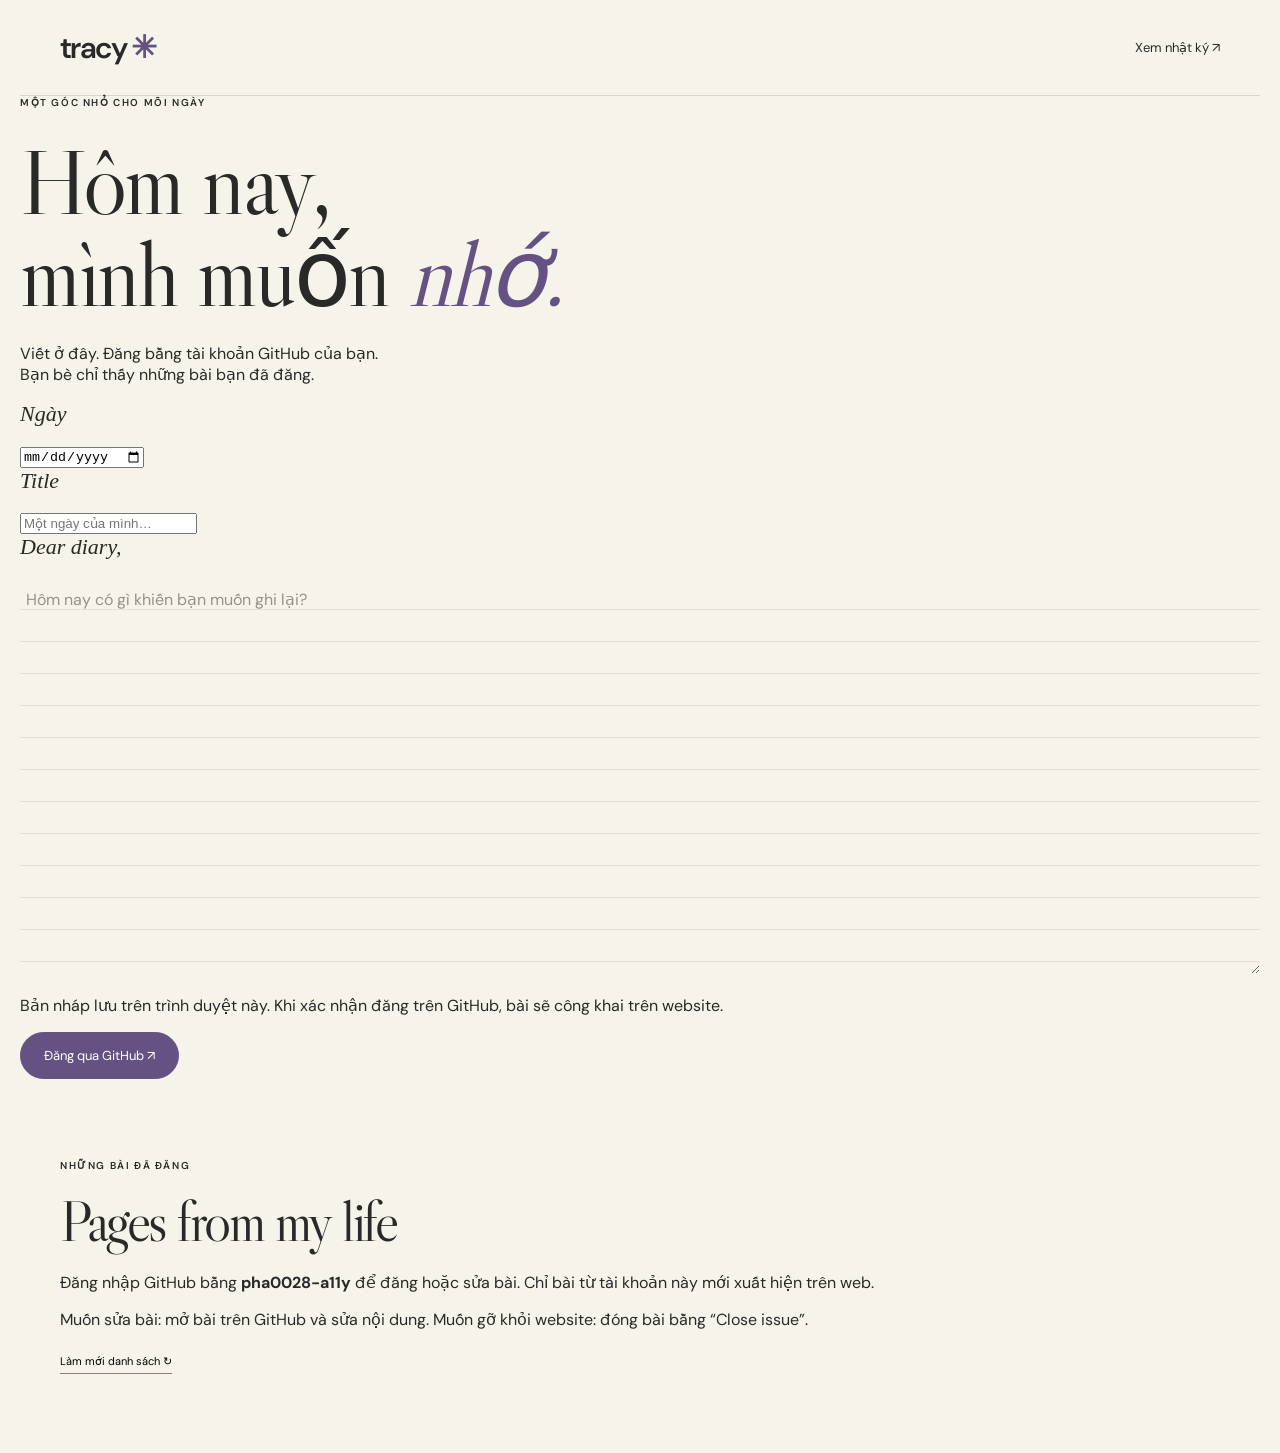
==== write.html @ 72f7c583 "Add online diary writing with GitHub owner publishing" ====
<!doctype html>
<html lang="vi"><head><meta charset="utf-8"><meta name="viewport" content="width=device-width,initial-scale=1"><meta name="robots" content="noindex"><title>Viết nhật ký · Tracy</title><link rel="stylesheet" href="style.css"><link rel="stylesheet" href="writer.css"></head>
<body><header><a class="brand" href="./">tracy<span>✳</span></a><nav><a href="./#notes">Xem nhật ký ↗</a></nav></header><main class="writer"><div class="eyebrow">MỘT GÓC NHỎ CHO MỖI NGÀY</div><h1>Hôm nay,<br>mình muốn <em>nhớ.</em></h1><p class="intro">Viết ở đây. Đăng bằng tài khoản GitHub của bạn.<br>Bạn bè chỉ thấy những bài bạn đã đăng.</p>
<form id="writer-form"><div class="writer-fields"><div><label for="post-date">Ngày</label><input id="post-date" type="date" required></div><div><label for="post-title">Title</label><input id="post-title" maxlength="100" placeholder="Một ngày của mình…" required></div></div><label for="post-body">Dear diary,</label><textarea id="post-body" rows="12" maxlength="12000" placeholder="Hôm nay có gì khiến bạn muốn ghi lại?" required></textarea><p class="publish-note">Bản nháp lưu trên trình duyệt này. Khi xác nhận đăng trên GitHub, bài sẽ công khai trên website.</p><p id="writer-status" role="status" aria-live="polite"></p><button class="button" type="submit">Đăng qua GitHub ↗</button></form>
<div id="long-post" hidden><h2>Bài dài của bạn</h2><p>Nội dung đã sẵn sàng. Bấm sao chép, mở GitHub, dán vào ô nội dung rồi bấm “Create” để đăng.</p><textarea id="prepared-body" readonly rows="5" aria-label="Nội dung để đăng"></textarea><button id="copy-post" class="button" type="button">Sao chép nội dung</button> <a id="open-github" class="edit" target="_blank" rel="noopener">Mở GitHub ↗</a></div>
<section class="writer-history"><div class="eyebrow">NHỮNG BÀI ĐÃ ĐĂNG</div><h2>Pages from my life</h2><p>Đăng nhập GitHub bằng <strong>pha0028-a11y</strong> để đăng hoặc sửa bài. Chỉ bài từ tài khoản này mới xuất hiện trên web.</p><p class="publish-note">Muốn sửa bài: mở bài trên GitHub và sửa nội dung. Muốn gỡ khỏi website: đóng bài bằng “Close issue”.</p><div id="published-posts"></div><button id="refresh-posts" class="edit" type="button">Làm mới danh sách ↻</button></section></main><script type="module" src="writer.js?v=1"></script></body></html>
---- style.css ----
@import url('https://fonts.googleapis.com/css2?family=DM+Sans:wght@400;500;600;700&family=Libre+Caslon+Display&display=swap');
:root{--paper:#f6f3eb;--ink:#292a28;--purple:#655283;--line:#d9d5cb}*{box-sizing:border-box}html{scroll-behavior:smooth;scroll-padding-top:25px}body{margin:0;background:var(--paper);color:var(--ink);font-family:'DM Sans',sans-serif;font-size:16px}a{color:inherit;text-decoration:none}button,textarea{font:inherit}button,a,textarea{outline-offset:5px}header,main{max-width:1240px;margin:auto}header{display:flex;justify-content:space-between;align-items:center;padding:27px 40px;border-bottom:1px solid var(--line)}.brand{font-size:30px;font-weight:600;letter-spacing:-1.6px}.brand span{display:inline-block;color:var(--purple);font-size:31px;margin-left:5px}nav{display:flex;gap:32px;font-size:13px}nav a:hover,footer a:hover{text-decoration:underline}.hero{display:grid;grid-template-columns:1.1fr 1fr;min-height:690px;padding:73px 40px 58px;gap:35px;align-items:center}.eyebrow{font-size:10px;letter-spacing:1.6px;font-weight:600;display:flex;gap:9px;align-items:center}.dot{width:7px;height:7px;border-radius:100%;background:#7c8867}h1,h2{font-family:'Libre Caslon Display',Georgia,serif;font-weight:400;letter-spacing:-2.5px}h1{font-size:93px;line-height:.99;margin:27px 0 23px;position:relative}em{color:var(--purple);font-weight:400}.asterisk{color:#b79bcc;font-family:serif;font-size:76px;position:absolute;bottom:0;margin-left:18px}.hero-copy>p{font-size:16px;line-height:1.8;color:#65635e}.button{display:inline-flex;background:var(--purple);border:1px solid var(--purple);color:white;padding:14px 23px;border-radius:100px;gap:40px;align-items:center;font-size:13px;cursor:pointer}.button:hover{background:#4e3e68}.hero .button{margin-top:15px}.tiny{font-size:11px;color:#77736d;margin-top:16px}.collage{position:relative;height:500px}.photo{position:absolute;left:40px;top:10px;width:310px;background:#fffcf4;padding:15px 15px 3px;transform:rotate(-7deg);box-shadow:0 9px 27px #40383122}.photo svg{width:100%;display:block;height:330px;object-fit:cover}.photo p{font-family:Georgia,serif;font-style:italic;text-align:center;font-size:15px}.tape{position:absolute;top:-15px;left:100px;width:100px;height:32px;background:#c6b1d6a8;transform:rotate(3deg)}.sticky{position:absolute;top:265px;right:-4px;background:#e1e6bf;padding:23px 26px;width:225px;transform:rotate(6deg);box-shadow:0 7px 16px #40383113}.sticky>span:first-child{font-size:10px;text-transform:uppercase;letter-spacing:1.5px}.sticky p{font-family:'Libre Caslon Display',Georgia,serif;font-size:30px;line-height:1.1;margin:17px 0 10px}.heart{font-size:35px}.name-sticker{position:absolute;left:0;top:335px;background:#dfbea4;border:1px solid #be9e83;border-radius:50%;padding:18px 29px;font-family:Georgia,serif;font-style:italic;font-size:24px;transform:rotate(-12deg)}.orbit{position:absolute;right:7px;top:25px;font-size:70px;color:var(--purple)}.scribble{position:absolute;bottom:0;left:80px;font:italic 18px Georgia,serif;color:#777060;transform:rotate(-5deg)}.ticker{border-top:1px solid var(--line);border-bottom:1px solid var(--line);display:flex;justify-content:space-around;gap:22px;white-space:nowrap;overflow:hidden;padding:19px 0;font-size:13px}.ticker span{color:var(--purple)}section:not(.hero){padding:80px 40px}.about{display:grid;grid-template-columns:1fr 1.3fr;gap:90px;border-bottom:1px solid var(--line)}h2{font-size:57px;line-height:1.05;margin:20px 0}.about-copy{padding-top:28px;max-width:550px}.about-copy p{color:#68665e;line-height:1.8}.about-copy .lead{color:var(--ink);font-size:22px;margin-top:0}.tags{display:flex;gap:8px;flex-wrap:wrap;margin-top:26px}.tags span{font-size:11px;padding:8px 12px;border:1px solid #cfc8ba;border-radius:30px}.section-top{display:flex;justify-content:space-between;align-items:center;margin-bottom:30px}.section-top>p{font-size:13px;line-height:1.8;color:#68665e}.cards{display:grid;grid-template-columns:repeat(3,1fr);gap:18px}.card{padding:25px 28px 26px;border-radius:4px;position:relative;min-height:310px}.lavender{background:#e6def0}.peach{background:#f0ded0}.green{background:#e3e7d9}.card-number{font-size:11px;opacity:.55}.card-art{text-align:center;font:80px Georgia,serif;color:#695281;height:112px;line-height:112px;transform:rotate(-10deg)}.flower{color:#98654e}.green .card-art{color:#5e7655}.card h3{font-family:'Libre Caslon Display',Georgia,serif;font-weight:400;font-size:31px;letter-spacing:-.5px;margin:10px 0}.card p{font-size:13px;line-height:1.6;min-height:42px;overflow-wrap:anywhere}.edit{background:none;border:0;border-bottom:1px solid #89827a;padding:8px 0 5px;font-size:11px;cursor:pointer}.edit:hover{color:var(--purple)}.storage-note{color:#77736d;font-size:11px;margin-top:20px}.notes{border-top:1px solid var(--line);display:grid;grid-template-columns:1fr 1.2fr;gap:60px}.notes>div>p{font-size:14px;line-height:1.8;color:#68665e}#note-form{background:#fffdf7;border:1px solid #e0dbce;padding:30px;transform:rotate(1deg);box-shadow:0 8px 25px #40383108}label{display:block;font-family:Georgia,serif;font-style:italic;font-size:22px;margin-bottom:18px}textarea{width:100%;resize:vertical;color:var(--ink);background:transparent;border:0;line-height:2;padding:6px;background-image:repeating-linear-gradient(transparent,transparent 31px,#e6e0d5 31px,#e6e0d5 32px)}textarea::placeholder{color:#96928a}.note-bottom{display:flex;align-items:center;justify-content:space-between;gap:20px;margin-top:15px}#save-status{font-size:10px;color:#77736d}.note-bottom .button{font-size:11px;padding:12px 16px;gap:6px}footer{margin:0 40px;border-top:1px solid var(--line);padding:27px 0;display:flex;justify-content:space-between;align-items:center}footer p,footer>a:last-child{font-size:11px;color:#68665e}dialog{background:var(--paper);color:var(--ink);border:1px solid var(--line);border-radius:12px;padding:32px;max-width:480px;width:calc(100% - 36px)}dialog::backdrop{background:#292a2855;backdrop-filter:blur(3px)}dialog h2{font-size:40px;letter-spacing:-1px}dialog label{font:12px 'DM Sans',sans-serif;margin-top:25px}dialog p{font-size:11px;color:#77736d}dialog .close{position:absolute;right:17px;top:10px;border:0;background:transparent;font-size:28px;cursor:pointer}dialog .button{margin-top:15px}@media(min-width:1300px){.hero{min-height:740px}}@media(max-width:900px){h1{font-size:75px}.hero{gap:10px}.photo{left:15px;width:260px}.photo svg{height:290px}.sticky{right:0;top:255px;width:200px}.name-sticker{top:350px;font-size:20px}.about{gap:35px}.notes{gap:25px}.note-bottom{align-items:flex-start;flex-direction:column}.cards{gap:12px}.card{padding:20px}}@media(max-width:650px){header{padding:20px 22px}nav{gap:17px;font-size:11px}nav a:first-child{display:none}.hero{grid-template-columns:1fr;padding:45px 24px 30px;gap:40px}.eyebrow{font-size:9px}h1{font-size:76px}.asterisk{font-size:55px}.collage{height:465px;max-width:350px;width:100%;margin:auto}.photo{left:25px;width:265px}.sticky{top:250px;right:-3px}.scribble{left:42px}.ticker{justify-content:flex-start;padding-left:24px;font-size:12px}section:not(.hero){padding:50px 24px}.about,.notes{grid-template-columns:1fr;gap:10px}h2{font-size:49px}.about-copy{padding-top:6px}.section-top{display:block}.section-top>p{margin-bottom:25px}.cards{grid-template-columns:1fr}.card{min-height:245px;padding:22px 28px}.card-art{position:absolute;right:28px;top:18px;height:100px}.card h3{margin-top:40px}.card p{max-width:230px}.note-bottom{align-items:center;flex-direction:row}#note-form{padding:22px;transform:none}footer{margin:0 24px;flex-wrap:wrap;gap:20px}footer p{display:none}}@media(prefers-reduced-motion:reduce){html{scroll-behavior:auto}}
.diary-privacy{max-width:340px;font-size:12px!important;line-height:1.7!important}.diary-fields{display:grid;grid-template-columns:150px 1fr;gap:16px;margin-bottom:18px}.diary-fields label{font:11px 'DM Sans',sans-serif;font-style:normal;margin-bottom:8px;color:#68665e}.diary-fields input{width:100%;min-width:0;background:transparent;border:1px solid #d9d5cb;border-radius:5px;padding:10px;font:12px 'DM Sans',sans-serif;color:var(--ink)}.diary-history{grid-column:1/-1;margin-top:35px}.history-heading{display:flex;align-items:center;justify-content:space-between;border-bottom:1px solid var(--line);padding-bottom:16px;gap:16px}.history-heading h3{font:35px 'Libre Caslon Display',Georgia,serif;margin:0}.history-heading>span{font-size:12px;color:#77736d}.diary-page{padding:28px 0;border-bottom:1px solid var(--line)}.diary-page time{font-size:10px;color:var(--purple);text-transform:uppercase;letter-spacing:1px}.diary-page h4{font:29px 'Libre Caslon Display',Georgia,serif;margin:13px 0}.diary-page p{white-space:pre-wrap;overflow-wrap:anywhere;font-size:14px;line-height:1.9;max-width:800px;margin:12px 0}.page-actions,.diary-actions{display:flex;gap:18px;align-items:center}.page-actions .edit{font-size:11px}.empty-diary{padding:32px 0;color:#77736d;font-size:14px}.diary-actions [hidden]{display:none}.diary textarea{min-height:180px}#export-diary{margin-top:12px}@media(max-width:650px){.diary-fields{grid-template-columns:1fr}.diary .note-bottom{flex-direction:column;align-items:flex-start}.history-heading h3{font-size:29px}.diary-history{margin-top:25px}}
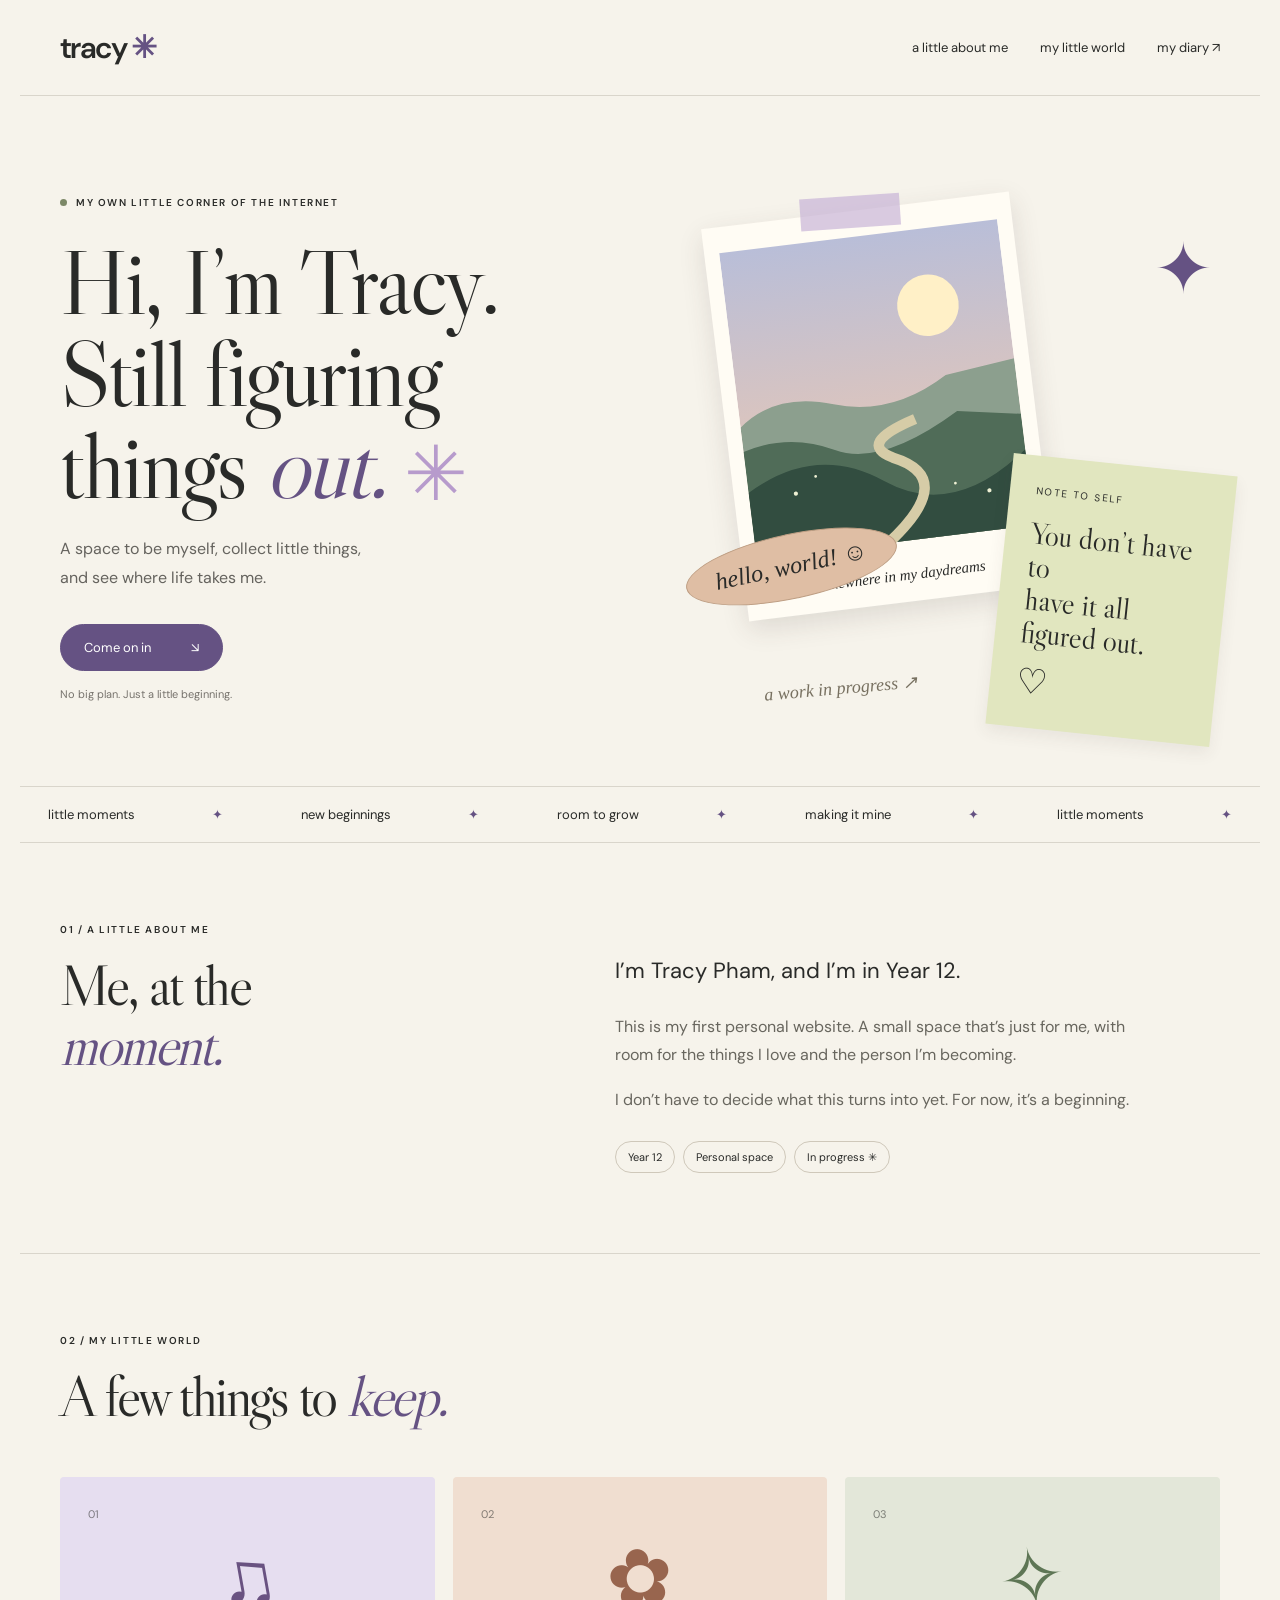
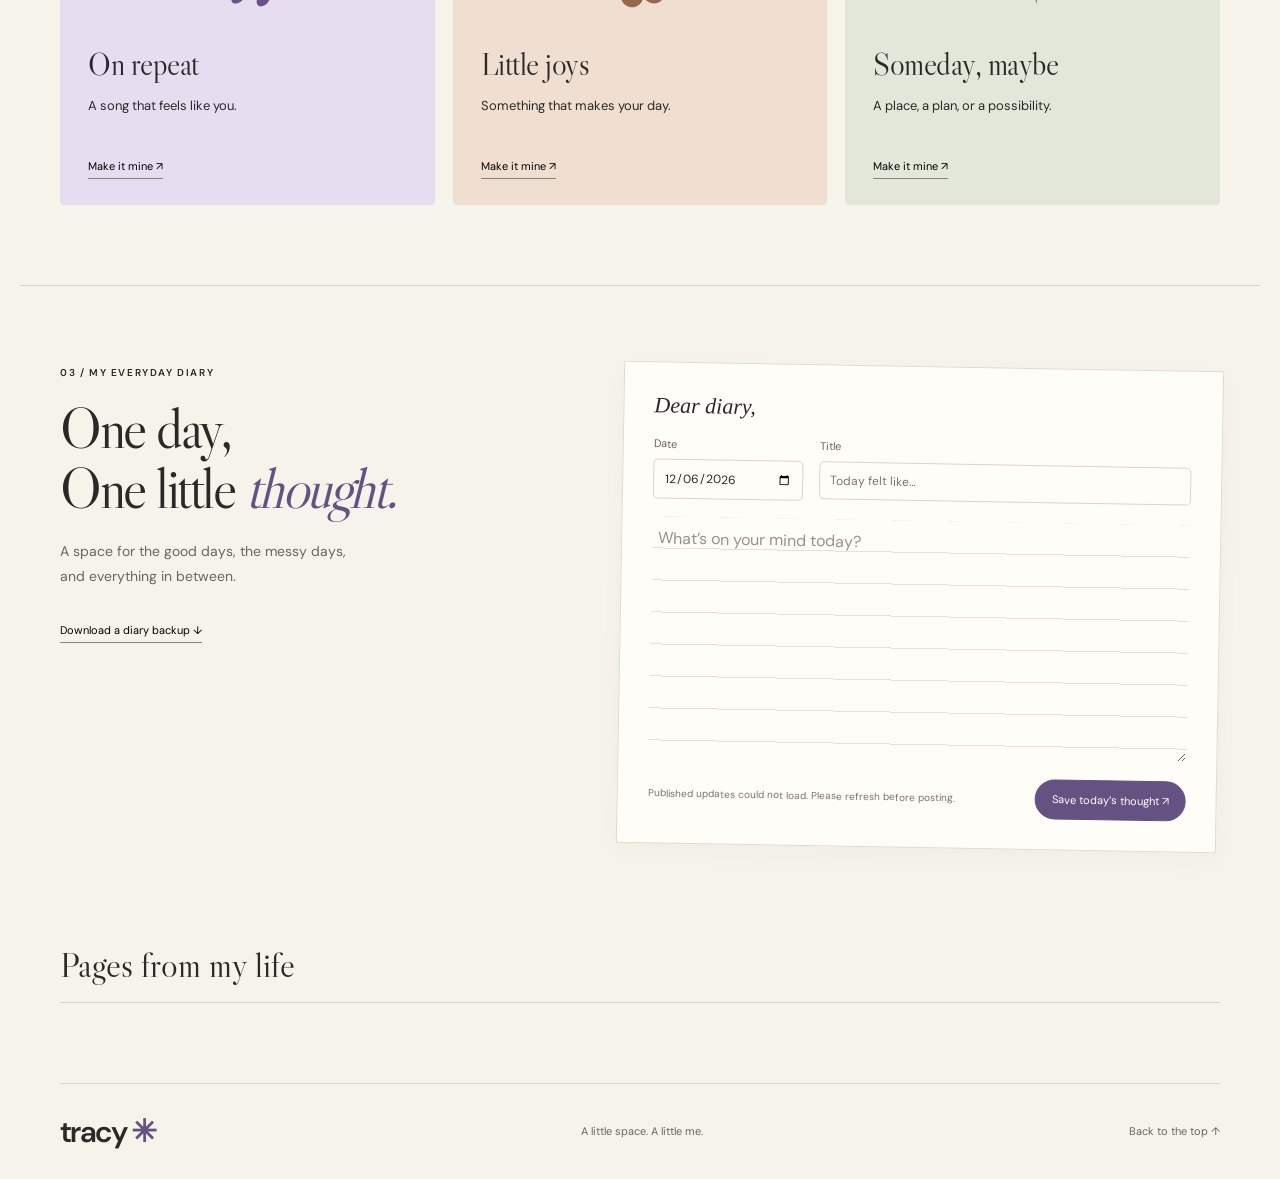
==== commit 58bec168: "Keep original design in parallel viewer and owner versions" ====
--- a/write.html
+++ b/write.html
@@ -1,6 +1,11 @@
 <!doctype html>
-<html lang="vi"><head><meta charset="utf-8"><meta name="viewport" content="width=device-width,initial-scale=1"><meta name="robots" content="noindex"><title>Viết nhật ký · Tracy</title><link rel="stylesheet" href="style.css"><link rel="stylesheet" href="writer.css"></head>
-<body><header><a class="brand" href="./">tracy<span>✳</span></a><nav><a href="./#notes">Xem nhật ký ↗</a></nav></header><main class="writer"><div class="eyebrow">MỘT GÓC NHỎ CHO MỖI NGÀY</div><h1>Hôm nay,<br>mình muốn <em>nhớ.</em></h1><p class="intro">Viết ở đây. Đăng bằng tài khoản GitHub của bạn.<br>Bạn bè chỉ thấy những bài bạn đã đăng.</p>
-<form id="writer-form"><div class="writer-fields"><div><label for="post-date">Ngày</label><input id="post-date" type="date" required></div><div><label for="post-title">Title</label><input id="post-title" maxlength="100" placeholder="Một ngày của mình…" required></div></div><label for="post-body">Dear diary,</label><textarea id="post-body" rows="12" maxlength="12000" placeholder="Hôm nay có gì khiến bạn muốn ghi lại?" required></textarea><p class="publish-note">Bản nháp lưu trên trình duyệt này. Khi xác nhận đăng trên GitHub, bài sẽ công khai trên website.</p><p id="writer-status" role="status" aria-live="polite"></p><button class="button" type="submit">Đăng qua GitHub ↗</button></form>
-<div id="long-post" hidden><h2>Bài dài của bạn</h2><p>Nội dung đã sẵn sàng. Bấm sao chép, mở GitHub, dán vào ô nội dung rồi bấm “Create” để đăng.</p><textarea id="prepared-body" readonly rows="5" aria-label="Nội dung để đăng"></textarea><button id="copy-post" class="button" type="button">Sao chép nội dung</button> <a id="open-github" class="edit" target="_blank" rel="noopener">Mở GitHub ↗</a></div>
-<section class="writer-history"><div class="eyebrow">NHỮNG BÀI ĐÃ ĐĂNG</div><h2>Pages from my life</h2><p>Đăng nhập GitHub bằng <strong>pha0028-a11y</strong> để đăng hoặc sửa bài. Chỉ bài từ tài khoản này mới xuất hiện trên web.</p><p class="publish-note">Muốn sửa bài: mở bài trên GitHub và sửa nội dung. Muốn gỡ khỏi website: đóng bài bằng “Close issue”.</p><div id="published-posts"></div><button id="refresh-posts" class="edit" type="button">Làm mới danh sách ↻</button></section></main><script type="module" src="writer.js?v=1"></script></body></html>
+<html lang="en"><head><meta charset="utf-8"><meta name="viewport" content="width=device-width,initial-scale=1"><meta name="theme-color" content="#f6f3eb"><meta name="description" content="Tracy Pham's little corner of the internet. A place for thoughts, favourite things, and whatever comes next."><title>Tracy’s little corner</title><link rel="stylesheet" href="style.css"></head>
+<body><header><a class="brand" href="#home">tracy<span>✳</span></a><nav aria-label="Main navigation"><a href="#about">a little about me</a><a href="#things">my little world</a><a href="#notes">my diary ↗</a></nav></header>
+<main id="home"><section class="hero"><div class="hero-copy"><div class="eyebrow"><span class="dot"></span> MY OWN LITTLE CORNER OF THE INTERNET</div><h1>Hi, I’m Tracy.<br>Still figuring<br>things <em>out.</em><span class="asterisk" aria-hidden="true">✳</span></h1><p>A space to be myself, collect little things,<br class="desktop"> and see where life takes me.</p><a class="button" href="#about">Come on in <span>↘</span></a><div class="tiny">No big plan. Just a little beginning.</div></div>
+<div class="collage" aria-label="Illustrated scrapbook with a sun, mountains, and a handwritten note"><div class="orbit" aria-hidden="true">✦</div><div class="photo"><div class="tape"></div><svg viewBox="0 0 400 440" role="img" aria-label="A peaceful illustrated landscape"><defs><linearGradient id="sky" x2="0" y2="1"><stop stop-color="#b9bed8"/><stop offset="1" stop-color="#f2c9ad"/></linearGradient></defs><rect width="400" height="440" fill="url(#sky)"/><circle cx="287" cy="110" r="44" fill="#fff0c7"/><path d="M0 251 Q55 207 136 234 T300 212 L400 200 V440 H0" fill="#8c9f8e"/><path d="M0 286 Q67 267 130 299 T310 265 L400 280 V440 H0" fill="#506c58"/><path d="M0 345 Q104 286 195 352 T400 331 V440 H0" fill="#324d40"/><path d="M190 440 Q300 360 211 320 Q161 294 249 269" fill="none" stroke="#d6cca7" stroke-width="15"/><g fill="#eef0d4"><circle cx="67" cy="354" r="3"/><circle cx="98" cy="333" r="2"/><circle cx="342" cy="383" r="3"/><circle cx="295" cy="367" r="2"/></g></svg><p>somewhere in my daydreams</p></div><div class="sticky"><span>note to self</span><p>You don’t have to<br>have it all<br>figured out.</p><span class="heart">♡</span></div><div class="name-sticker">hello, world! ☺</div><div class="scribble">a work in progress ↗</div></div></section>
+<div class="ticker" aria-hidden="true">little moments <span>✦</span> new beginnings <span>✦</span> room to grow <span>✦</span> making it mine <span>✦</span> little moments <span>✦</span></div>
+<section id="about" class="about"><div><div class="eyebrow">01 / A LITTLE ABOUT ME</div><h2>Me, at the<br><em>moment.</em></h2></div><div class="about-copy"><p class="lead">I’m Tracy Pham, and I’m in Year 12.</p><p>This is my first personal website. A small space that’s just for me, with room for the things I love and the person I’m becoming.</p><p>I don’t have to decide what this turns into yet. For now, it’s a beginning.</p><div class="tags"><span>Year 12</span><span>Personal space</span><span>In progress ✳</span></div></div></section>
+<section id="things" class="world"><div class="section-top"><div><div class="eyebrow">02 / MY LITTLE WORLD</div><h2>A few things to <em>keep.</em></h2></div></div><div class="cards"><article class="card lavender"><span class="card-number">01</span><div class="card-art" aria-hidden="true">♫</div><h3>On repeat</h3><p id="music">A song that feels like you.</p><button class="edit" data-key="music" data-title="What’s on repeat?">Make it mine ↗</button></article><article class="card peach"><span class="card-number">02</span><div class="card-art flower" aria-hidden="true">✿</div><h3>Little joys</h3><p id="joy">Something that makes your day.</p><button class="edit" data-key="joy" data-title="What’s a little joy?">Make it mine ↗</button></article><article class="card green"><span class="card-number">03</span><div class="card-art" aria-hidden="true">✧</div><h3>Someday, maybe</h3><p id="dream">A place, a plan, or a possibility.</p><button class="edit" data-key="dream" data-title="What’s a someday dream?">Make it mine ↗</button></article></div></section>
+<section id="notes" class="notes diary"><div><div class="eyebrow">03 / MY EVERYDAY DIARY</div><h2>One day,<br>One little <em>thought.</em></h2><p>A space for the good days, the messy days,<br>and everything in between.</p><button id="export-diary" class="edit" type="button">Download a diary backup ↓</button></div><form id="note-form"><label for="note">Dear diary,</label><div class="diary-fields"><div><label for="entry-date">Date</label><input id="entry-date" type="date" required></div><div><label for="entry-title">Title</label><input id="entry-title" maxlength="100" placeholder="Today felt like…"></div></div><textarea id="note" maxlength="12000" placeholder="What’s on your mind today?" rows="7" required></textarea><div class="note-bottom"><span id="save-status" role="status">Your thoughts belong here.</span><div class="diary-actions"><button id="cancel-edit" class="edit" type="button" hidden>Cancel edit</button><button id="save-entry" class="button" type="submit">Save today’s thought ↗</button></div></div></form><div class="diary-history"><div class="history-heading"><h3>Pages from my life</h3></div><div id="diary-entries"></div></div></section>
+<footer><a class="brand" href="#home">tracy<span>✳</span></a><p>A little space. A little me.</p><a href="#home">Back to the top ↑</a></footer></main>
+<dialog id="edit-dialog"><form id="edit-form"><button class="close" type="button" aria-label="Close editor">×</button><h2 id="edit-title">Make it mine</h2><label for="edit-value">Your favourite thing</label><textarea id="edit-value" maxlength="180" rows="3" required></textarea><p>Your edit is saved on this browser only.</p><button class="button" type="submit">Save my favourite ↗</button></form></dialog><script type="module" src="owner-editor.js?v=1"></script></body></html>
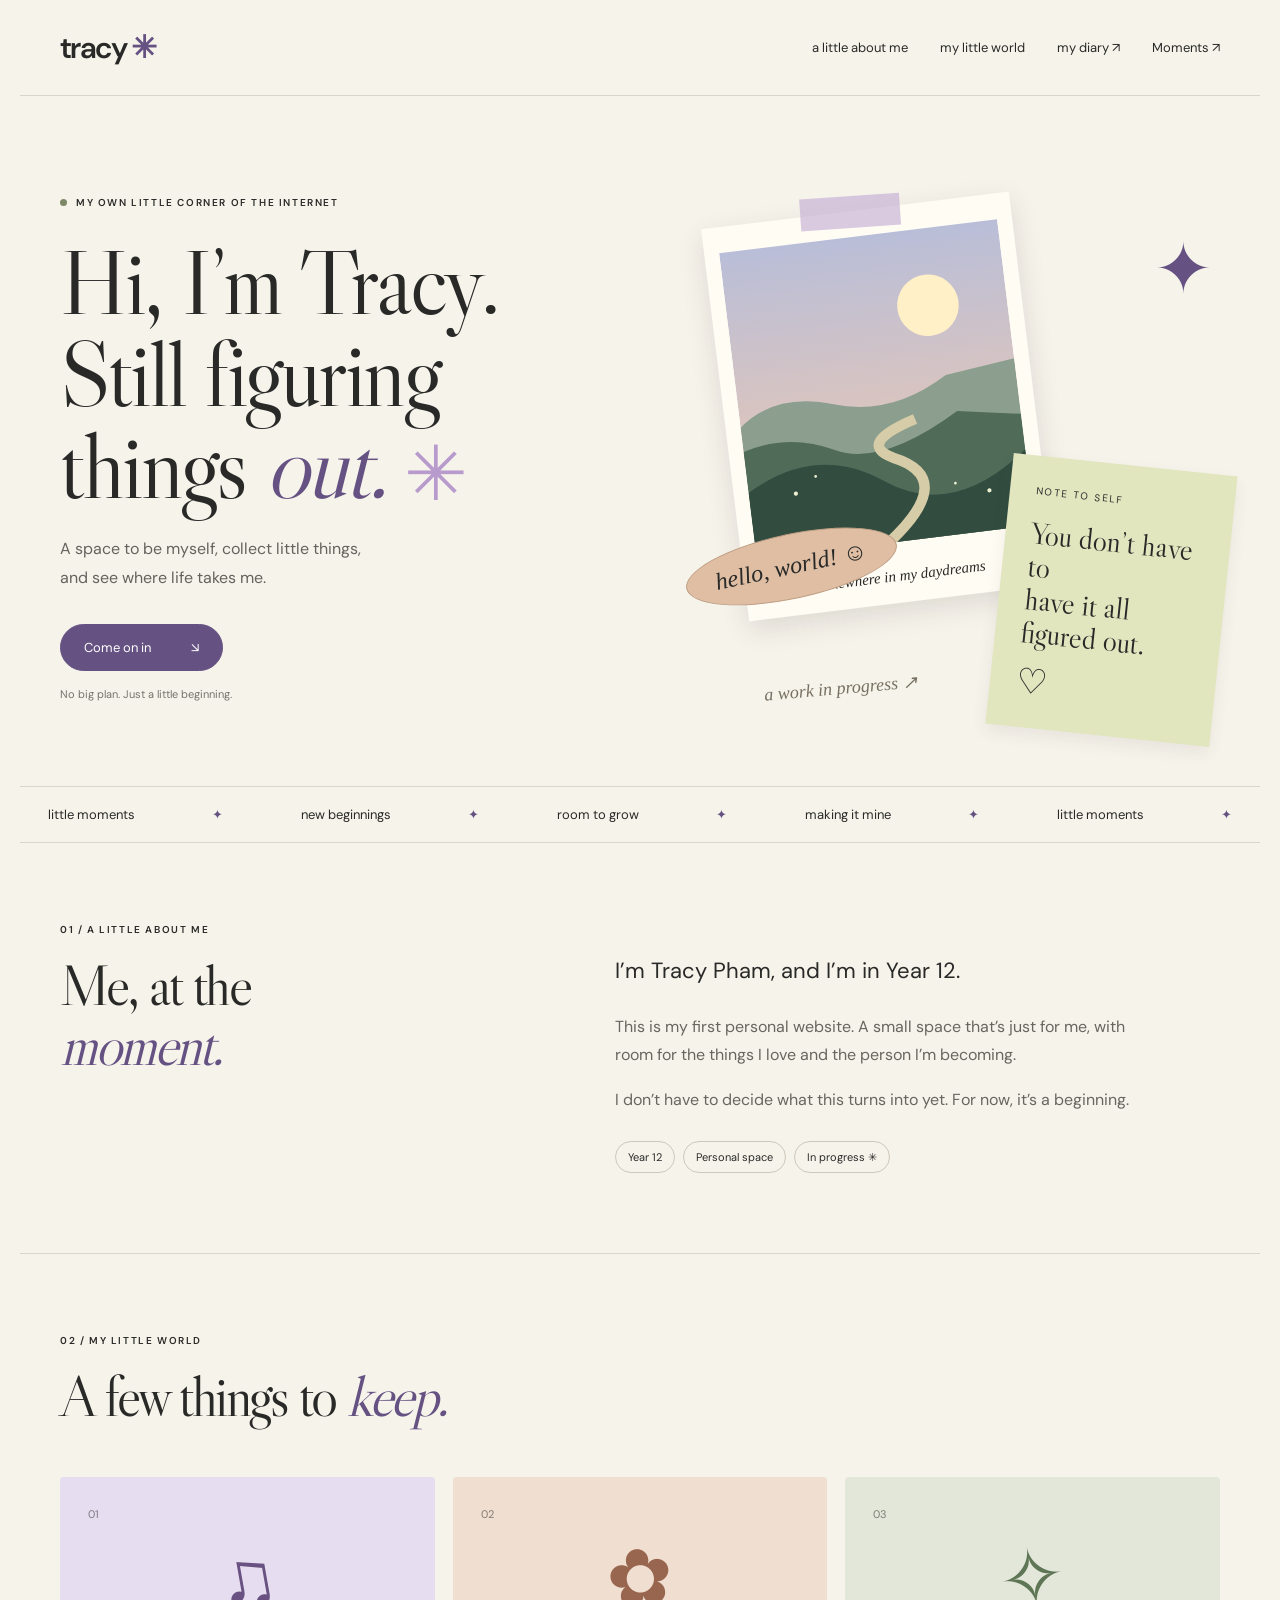
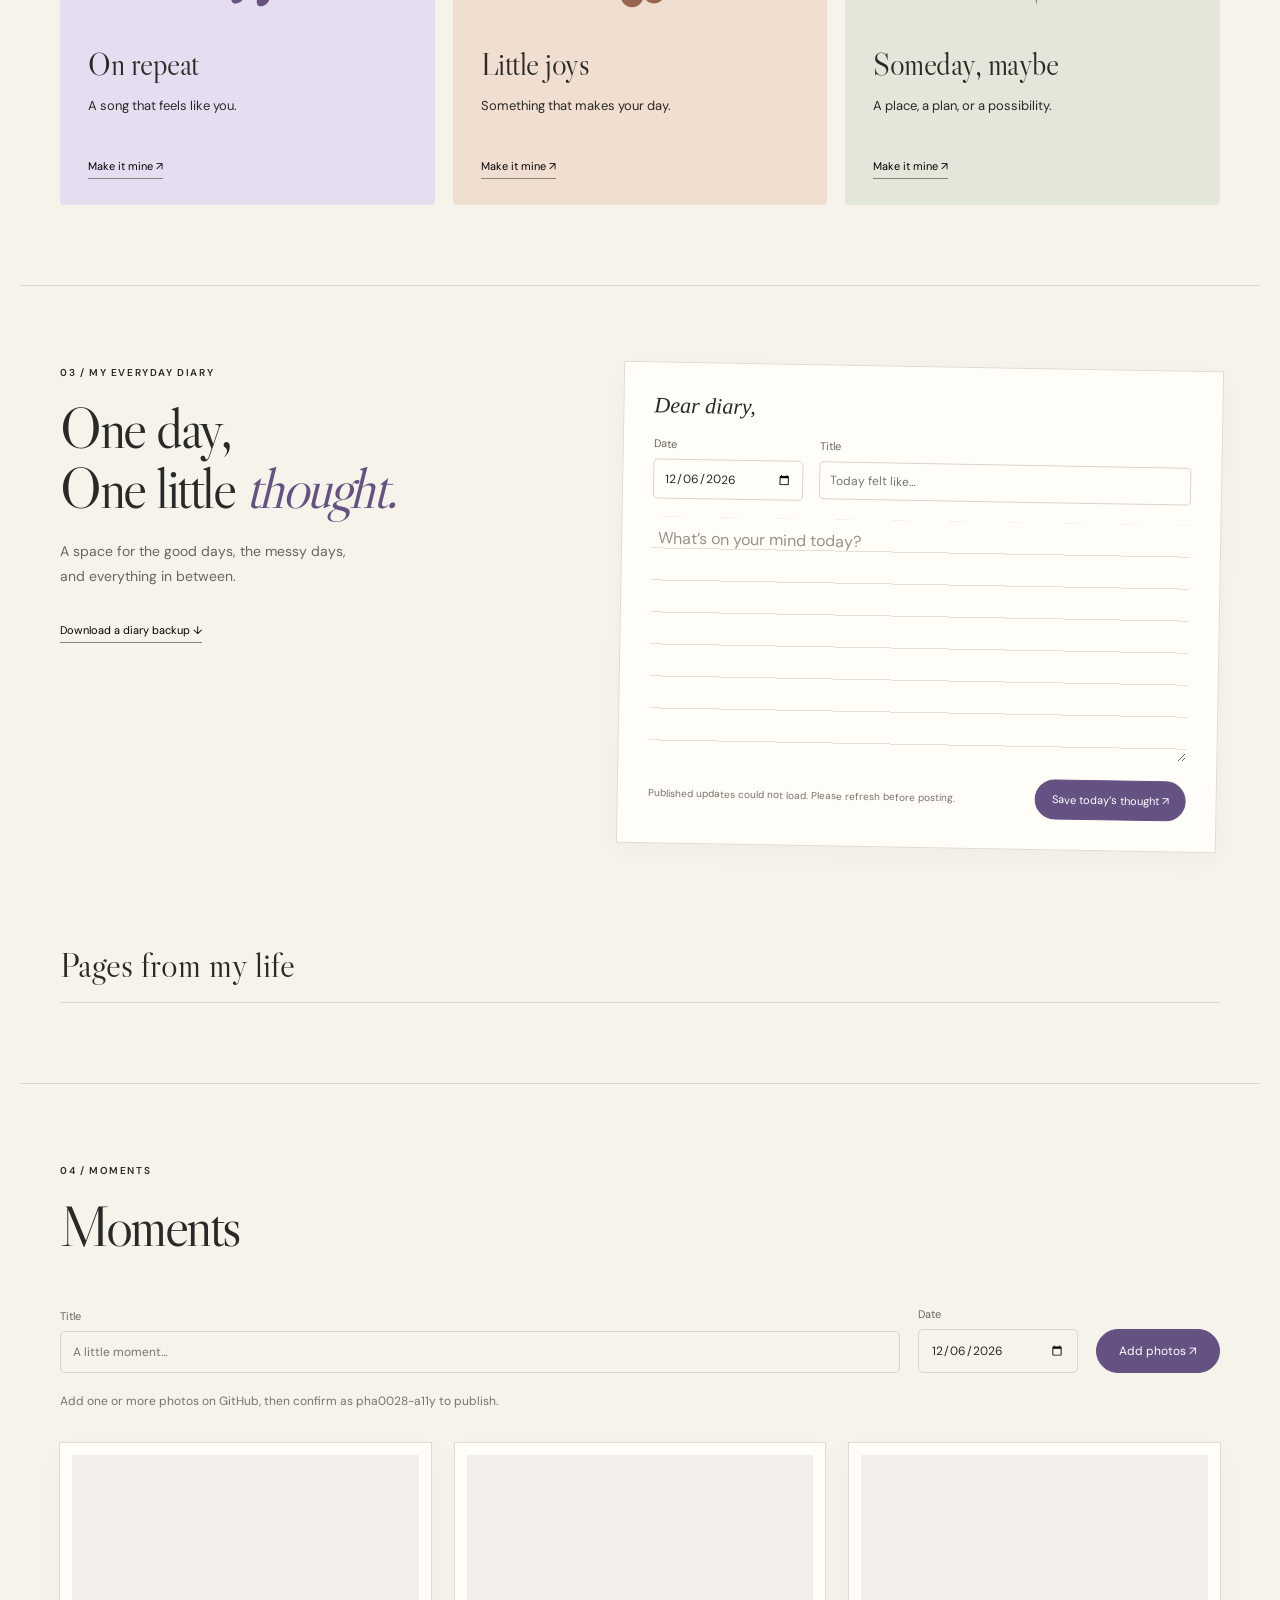
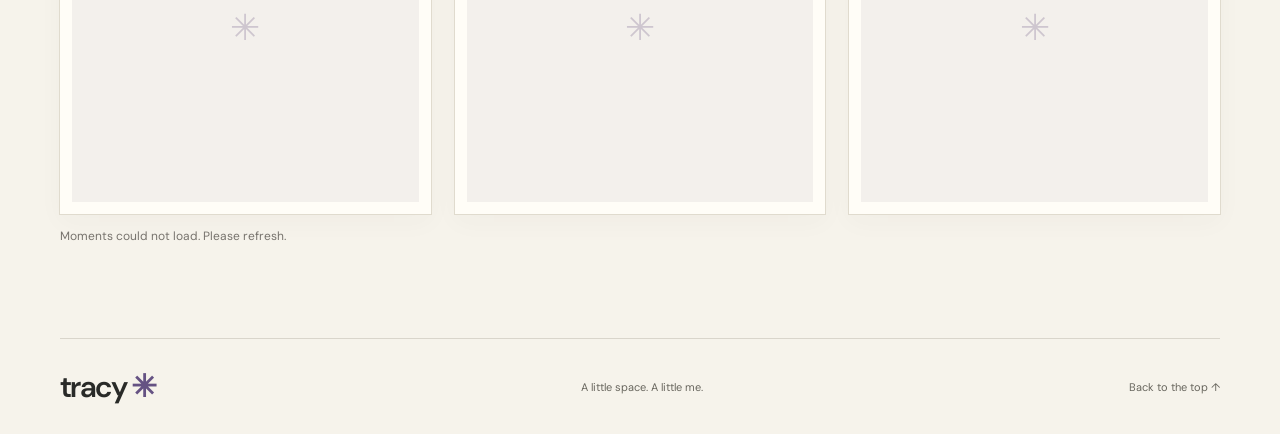
==== commit 362bd44a: "Add Moments photo gallery with owner publishing" ====
--- a/write.html
+++ b/write.html
@@ -1,11 +1,12 @@
 <!doctype html>
-<html lang="en"><head><meta charset="utf-8"><meta name="viewport" content="width=device-width,initial-scale=1"><meta name="theme-color" content="#f6f3eb"><meta name="description" content="Tracy Pham's little corner of the internet. A place for thoughts, favourite things, and whatever comes next."><title>Tracy’s little corner</title><link rel="stylesheet" href="style.css"></head>
-<body><header><a class="brand" href="#home">tracy<span>✳</span></a><nav aria-label="Main navigation"><a href="#about">a little about me</a><a href="#things">my little world</a><a href="#notes">my diary ↗</a></nav></header>
+<html lang="en"><head><meta charset="utf-8"><meta name="viewport" content="width=device-width,initial-scale=1"><meta name="theme-color" content="#f6f3eb"><meta name="description" content="Tracy Pham's little corner of the internet. A place for thoughts, favourite things, and whatever comes next."><title>Tracy’s little corner</title><link rel="stylesheet" href="style.css?v=moments-1"></head>
+<body><header><a class="brand" href="#home">tracy<span>✳</span></a><nav aria-label="Main navigation"><a href="#about">a little about me</a><a href="#things">my little world</a><a href="#notes">my diary ↗</a><a href="#moments">Moments ↗</a></nav></header>
 <main id="home"><section class="hero"><div class="hero-copy"><div class="eyebrow"><span class="dot"></span> MY OWN LITTLE CORNER OF THE INTERNET</div><h1>Hi, I’m Tracy.<br>Still figuring<br>things <em>out.</em><span class="asterisk" aria-hidden="true">✳</span></h1><p>A space to be myself, collect little things,<br class="desktop"> and see where life takes me.</p><a class="button" href="#about">Come on in <span>↘</span></a><div class="tiny">No big plan. Just a little beginning.</div></div>
 <div class="collage" aria-label="Illustrated scrapbook with a sun, mountains, and a handwritten note"><div class="orbit" aria-hidden="true">✦</div><div class="photo"><div class="tape"></div><svg viewBox="0 0 400 440" role="img" aria-label="A peaceful illustrated landscape"><defs><linearGradient id="sky" x2="0" y2="1"><stop stop-color="#b9bed8"/><stop offset="1" stop-color="#f2c9ad"/></linearGradient></defs><rect width="400" height="440" fill="url(#sky)"/><circle cx="287" cy="110" r="44" fill="#fff0c7"/><path d="M0 251 Q55 207 136 234 T300 212 L400 200 V440 H0" fill="#8c9f8e"/><path d="M0 286 Q67 267 130 299 T310 265 L400 280 V440 H0" fill="#506c58"/><path d="M0 345 Q104 286 195 352 T400 331 V440 H0" fill="#324d40"/><path d="M190 440 Q300 360 211 320 Q161 294 249 269" fill="none" stroke="#d6cca7" stroke-width="15"/><g fill="#eef0d4"><circle cx="67" cy="354" r="3"/><circle cx="98" cy="333" r="2"/><circle cx="342" cy="383" r="3"/><circle cx="295" cy="367" r="2"/></g></svg><p>somewhere in my daydreams</p></div><div class="sticky"><span>note to self</span><p>You don’t have to<br>have it all<br>figured out.</p><span class="heart">♡</span></div><div class="name-sticker">hello, world! ☺</div><div class="scribble">a work in progress ↗</div></div></section>
 <div class="ticker" aria-hidden="true">little moments <span>✦</span> new beginnings <span>✦</span> room to grow <span>✦</span> making it mine <span>✦</span> little moments <span>✦</span></div>
 <section id="about" class="about"><div><div class="eyebrow">01 / A LITTLE ABOUT ME</div><h2>Me, at the<br><em>moment.</em></h2></div><div class="about-copy"><p class="lead">I’m Tracy Pham, and I’m in Year 12.</p><p>This is my first personal website. A small space that’s just for me, with room for the things I love and the person I’m becoming.</p><p>I don’t have to decide what this turns into yet. For now, it’s a beginning.</p><div class="tags"><span>Year 12</span><span>Personal space</span><span>In progress ✳</span></div></div></section>
 <section id="things" class="world"><div class="section-top"><div><div class="eyebrow">02 / MY LITTLE WORLD</div><h2>A few things to <em>keep.</em></h2></div></div><div class="cards"><article class="card lavender"><span class="card-number">01</span><div class="card-art" aria-hidden="true">♫</div><h3>On repeat</h3><p id="music">A song that feels like you.</p><button class="edit" data-key="music" data-title="What’s on repeat?">Make it mine ↗</button></article><article class="card peach"><span class="card-number">02</span><div class="card-art flower" aria-hidden="true">✿</div><h3>Little joys</h3><p id="joy">Something that makes your day.</p><button class="edit" data-key="joy" data-title="What’s a little joy?">Make it mine ↗</button></article><article class="card green"><span class="card-number">03</span><div class="card-art" aria-hidden="true">✧</div><h3>Someday, maybe</h3><p id="dream">A place, a plan, or a possibility.</p><button class="edit" data-key="dream" data-title="What’s a someday dream?">Make it mine ↗</button></article></div></section>
 <section id="notes" class="notes diary"><div><div class="eyebrow">03 / MY EVERYDAY DIARY</div><h2>One day,<br>One little <em>thought.</em></h2><p>A space for the good days, the messy days,<br>and everything in between.</p><button id="export-diary" class="edit" type="button">Download a diary backup ↓</button></div><form id="note-form"><label for="note">Dear diary,</label><div class="diary-fields"><div><label for="entry-date">Date</label><input id="entry-date" type="date" required></div><div><label for="entry-title">Title</label><input id="entry-title" maxlength="100" placeholder="Today felt like…"></div></div><textarea id="note" maxlength="12000" placeholder="What’s on your mind today?" rows="7" required></textarea><div class="note-bottom"><span id="save-status" role="status">Your thoughts belong here.</span><div class="diary-actions"><button id="cancel-edit" class="edit" type="button" hidden>Cancel edit</button><button id="save-entry" class="button" type="submit">Save today’s thought ↗</button></div></div></form><div class="diary-history"><div class="history-heading"><h3>Pages from my life</h3></div><div id="diary-entries"></div></div></section>
+<section id="moments" class="moments"><div class="section-top"><div><div class="eyebrow">04 / MOMENTS</div><h2>Moments</h2></div></div><form id="moment-form" class="moment-form"><div><label for="moment-title">Title</label><input id="moment-title" maxlength="100" placeholder="A little moment…"></div><div><label for="moment-date">Date</label><input id="moment-date" type="date" required></div><button class="button" type="submit">Add photos ↗</button><p>Add one or more photos on GitHub, then confirm as pha0028-a11y to publish.</p></form><div id="moments-grid" class="moments-grid"><div class="moment-placeholder" aria-hidden="true">✳</div><div class="moment-placeholder" aria-hidden="true">✳</div><div class="moment-placeholder" aria-hidden="true">✳</div></div><p id="moments-status" role="status"></p></section>
 <footer><a class="brand" href="#home">tracy<span>✳</span></a><p>A little space. A little me.</p><a href="#home">Back to the top ↑</a></footer></main>
-<dialog id="edit-dialog"><form id="edit-form"><button class="close" type="button" aria-label="Close editor">×</button><h2 id="edit-title">Make it mine</h2><label for="edit-value">Your favourite thing</label><textarea id="edit-value" maxlength="180" rows="3" required></textarea><p>Your edit is saved on this browser only.</p><button class="button" type="submit">Save my favourite ↗</button></form></dialog><script type="module" src="owner-editor.js?v=1"></script></body></html>
+<dialog id="edit-dialog"><form id="edit-form"><button class="close" type="button" aria-label="Close editor">×</button><h2 id="edit-title">Make it mine</h2><label for="edit-value">Your favourite thing</label><textarea id="edit-value" maxlength="180" rows="3" required></textarea><p>Your edit is saved on this browser only.</p><button class="button" type="submit">Save my favourite ↗</button></form></dialog><script type="module" src="owner-editor.js?v=moments-1"></script></body></html>
--- a/style.css
+++ b/style.css
@@ -1,3 +1,4 @@
 @import url('https://fonts.googleapis.com/css2?family=DM+Sans:wght@400;500;600;700&family=Libre+Caslon+Display&display=swap');
 :root{--paper:#f6f3eb;--ink:#292a28;--purple:#655283;--line:#d9d5cb}*{box-sizing:border-box}html{scroll-behavior:smooth;scroll-padding-top:25px}body{margin:0;background:var(--paper);color:var(--ink);font-family:'DM Sans',sans-serif;font-size:16px}a{color:inherit;text-decoration:none}button,textarea{font:inherit}button,a,textarea{outline-offset:5px}header,main{max-width:1240px;margin:auto}header{display:flex;justify-content:space-between;align-items:center;padding:27px 40px;border-bottom:1px solid var(--line)}.brand{font-size:30px;font-weight:600;letter-spacing:-1.6px}.brand span{display:inline-block;color:var(--purple);font-size:31px;margin-left:5px}nav{display:flex;gap:32px;font-size:13px}nav a:hover,footer a:hover{text-decoration:underline}.hero{display:grid;grid-template-columns:1.1fr 1fr;min-height:690px;padding:73px 40px 58px;gap:35px;align-items:center}.eyebrow{font-size:10px;letter-spacing:1.6px;font-weight:600;display:flex;gap:9px;align-items:center}.dot{width:7px;height:7px;border-radius:100%;background:#7c8867}h1,h2{font-family:'Libre Caslon Display',Georgia,serif;font-weight:400;letter-spacing:-2.5px}h1{font-size:93px;line-height:.99;margin:27px 0 23px;position:relative}em{color:var(--purple);font-weight:400}.asterisk{color:#b79bcc;font-family:serif;font-size:76px;position:absolute;bottom:0;margin-left:18px}.hero-copy>p{font-size:16px;line-height:1.8;color:#65635e}.button{display:inline-flex;background:var(--purple);border:1px solid var(--purple);color:white;padding:14px 23px;border-radius:100px;gap:40px;align-items:center;font-size:13px;cursor:pointer}.button:hover{background:#4e3e68}.hero .button{margin-top:15px}.tiny{font-size:11px;color:#77736d;margin-top:16px}.collage{position:relative;height:500px}.photo{position:absolute;left:40px;top:10px;width:310px;background:#fffcf4;padding:15px 15px 3px;transform:rotate(-7deg);box-shadow:0 9px 27px #40383122}.photo svg{width:100%;display:block;height:330px;object-fit:cover}.photo p{font-family:Georgia,serif;font-style:italic;text-align:center;font-size:15px}.tape{position:absolute;top:-15px;left:100px;width:100px;height:32px;background:#c6b1d6a8;transform:rotate(3deg)}.sticky{position:absolute;top:265px;right:-4px;background:#e1e6bf;padding:23px 26px;width:225px;transform:rotate(6deg);box-shadow:0 7px 16px #40383113}.sticky>span:first-child{font-size:10px;text-transform:uppercase;letter-spacing:1.5px}.sticky p{font-family:'Libre Caslon Display',Georgia,serif;font-size:30px;line-height:1.1;margin:17px 0 10px}.heart{font-size:35px}.name-sticker{position:absolute;left:0;top:335px;background:#dfbea4;border:1px solid #be9e83;border-radius:50%;padding:18px 29px;font-family:Georgia,serif;font-style:italic;font-size:24px;transform:rotate(-12deg)}.orbit{position:absolute;right:7px;top:25px;font-size:70px;color:var(--purple)}.scribble{position:absolute;bottom:0;left:80px;font:italic 18px Georgia,serif;color:#777060;transform:rotate(-5deg)}.ticker{border-top:1px solid var(--line);border-bottom:1px solid var(--line);display:flex;justify-content:space-around;gap:22px;white-space:nowrap;overflow:hidden;padding:19px 0;font-size:13px}.ticker span{color:var(--purple)}section:not(.hero){padding:80px 40px}.about{display:grid;grid-template-columns:1fr 1.3fr;gap:90px;border-bottom:1px solid var(--line)}h2{font-size:57px;line-height:1.05;margin:20px 0}.about-copy{padding-top:28px;max-width:550px}.about-copy p{color:#68665e;line-height:1.8}.about-copy .lead{color:var(--ink);font-size:22px;margin-top:0}.tags{display:flex;gap:8px;flex-wrap:wrap;margin-top:26px}.tags span{font-size:11px;padding:8px 12px;border:1px solid #cfc8ba;border-radius:30px}.section-top{display:flex;justify-content:space-between;align-items:center;margin-bottom:30px}.section-top>p{font-size:13px;line-height:1.8;color:#68665e}.cards{display:grid;grid-template-columns:repeat(3,1fr);gap:18px}.card{padding:25px 28px 26px;border-radius:4px;position:relative;min-height:310px}.lavender{background:#e6def0}.peach{background:#f0ded0}.green{background:#e3e7d9}.card-number{font-size:11px;opacity:.55}.card-art{text-align:center;font:80px Georgia,serif;color:#695281;height:112px;line-height:112px;transform:rotate(-10deg)}.flower{color:#98654e}.green .card-art{color:#5e7655}.card h3{font-family:'Libre Caslon Display',Georgia,serif;font-weight:400;font-size:31px;letter-spacing:-.5px;margin:10px 0}.card p{font-size:13px;line-height:1.6;min-height:42px;overflow-wrap:anywhere}.edit{background:none;border:0;border-bottom:1px solid #89827a;padding:8px 0 5px;font-size:11px;cursor:pointer}.edit:hover{color:var(--purple)}.storage-note{color:#77736d;font-size:11px;margin-top:20px}.notes{border-top:1px solid var(--line);display:grid;grid-template-columns:1fr 1.2fr;gap:60px}.notes>div>p{font-size:14px;line-height:1.8;color:#68665e}#note-form{background:#fffdf7;border:1px solid #e0dbce;padding:30px;transform:rotate(1deg);box-shadow:0 8px 25px #40383108}label{display:block;font-family:Georgia,serif;font-style:italic;font-size:22px;margin-bottom:18px}textarea{width:100%;resize:vertical;color:var(--ink);background:transparent;border:0;line-height:2;padding:6px;background-image:repeating-linear-gradient(transparent,transparent 31px,#e6e0d5 31px,#e6e0d5 32px)}textarea::placeholder{color:#96928a}.note-bottom{display:flex;align-items:center;justify-content:space-between;gap:20px;margin-top:15px}#save-status{font-size:10px;color:#77736d}.note-bottom .button{font-size:11px;padding:12px 16px;gap:6px}footer{margin:0 40px;border-top:1px solid var(--line);padding:27px 0;display:flex;justify-content:space-between;align-items:center}footer p,footer>a:last-child{font-size:11px;color:#68665e}dialog{background:var(--paper);color:var(--ink);border:1px solid var(--line);border-radius:12px;padding:32px;max-width:480px;width:calc(100% - 36px)}dialog::backdrop{background:#292a2855;backdrop-filter:blur(3px)}dialog h2{font-size:40px;letter-spacing:-1px}dialog label{font:12px 'DM Sans',sans-serif;margin-top:25px}dialog p{font-size:11px;color:#77736d}dialog .close{position:absolute;right:17px;top:10px;border:0;background:transparent;font-size:28px;cursor:pointer}dialog .button{margin-top:15px}@media(min-width:1300px){.hero{min-height:740px}}@media(max-width:900px){h1{font-size:75px}.hero{gap:10px}.photo{left:15px;width:260px}.photo svg{height:290px}.sticky{right:0;top:255px;width:200px}.name-sticker{top:350px;font-size:20px}.about{gap:35px}.notes{gap:25px}.note-bottom{align-items:flex-start;flex-direction:column}.cards{gap:12px}.card{padding:20px}}@media(max-width:650px){header{padding:20px 22px}nav{gap:17px;font-size:11px}nav a:first-child{display:none}.hero{grid-template-columns:1fr;padding:45px 24px 30px;gap:40px}.eyebrow{font-size:9px}h1{font-size:76px}.asterisk{font-size:55px}.collage{height:465px;max-width:350px;width:100%;margin:auto}.photo{left:25px;width:265px}.sticky{top:250px;right:-3px}.scribble{left:42px}.ticker{justify-content:flex-start;padding-left:24px;font-size:12px}section:not(.hero){padding:50px 24px}.about,.notes{grid-template-columns:1fr;gap:10px}h2{font-size:49px}.about-copy{padding-top:6px}.section-top{display:block}.section-top>p{margin-bottom:25px}.cards{grid-template-columns:1fr}.card{min-height:245px;padding:22px 28px}.card-art{position:absolute;right:28px;top:18px;height:100px}.card h3{margin-top:40px}.card p{max-width:230px}.note-bottom{align-items:center;flex-direction:row}#note-form{padding:22px;transform:none}footer{margin:0 24px;flex-wrap:wrap;gap:20px}footer p{display:none}}@media(prefers-reduced-motion:reduce){html{scroll-behavior:auto}}
 .diary-privacy{max-width:340px;font-size:12px!important;line-height:1.7!important}.diary-fields{display:grid;grid-template-columns:150px 1fr;gap:16px;margin-bottom:18px}.diary-fields label{font:11px 'DM Sans',sans-serif;font-style:normal;margin-bottom:8px;color:#68665e}.diary-fields input{width:100%;min-width:0;background:transparent;border:1px solid #d9d5cb;border-radius:5px;padding:10px;font:12px 'DM Sans',sans-serif;color:var(--ink)}.diary-history{grid-column:1/-1;margin-top:35px}.history-heading{display:flex;align-items:center;justify-content:space-between;border-bottom:1px solid var(--line);padding-bottom:16px;gap:16px}.history-heading h3{font:35px 'Libre Caslon Display',Georgia,serif;margin:0}.history-heading>span{font-size:12px;color:#77736d}.diary-page{padding:28px 0;border-bottom:1px solid var(--line)}.diary-page time{font-size:10px;color:var(--purple);text-transform:uppercase;letter-spacing:1px}.diary-page h4{font:29px 'Libre Caslon Display',Georgia,serif;margin:13px 0}.diary-page p{white-space:pre-wrap;overflow-wrap:anywhere;font-size:14px;line-height:1.9;max-width:800px;margin:12px 0}.page-actions,.diary-actions{display:flex;gap:18px;align-items:center}.page-actions .edit{font-size:11px}.empty-diary{padding:32px 0;color:#77736d;font-size:14px}.diary-actions [hidden]{display:none}.diary textarea{min-height:180px}#export-diary{margin-top:12px}@media(max-width:650px){.diary-fields{grid-template-columns:1fr}.diary .note-bottom{flex-direction:column;align-items:flex-start}.history-heading h3{font-size:29px}.diary-history{margin-top:25px}}
+.moments{border-top:1px solid var(--line)}.moments-grid{display:grid;grid-template-columns:repeat(3,minmax(0,1fr));gap:24px;align-items:start}.moment-frame{margin:0;background:#fffdf7;border:1px solid #e0dbce;padding:12px 12px 16px;box-shadow:0 8px 25px #40383108;min-width:0}.moment-frame>a:first-child{display:block}.moment-frame img{display:block;width:100%;aspect-ratio:1;object-fit:cover;background:#e6def0}.moment-frame figcaption{padding:14px 3px 0;overflow-wrap:anywhere}.moment-frame figcaption span{display:block;font:24px Georgia,serif}.moment-frame time{display:block;color:#77736d;font-size:10px;margin-top:10px}.moment-frame .edit{display:inline-block;margin:8px 3px 0}.moment-placeholder{aspect-ratio:1;background:#e6def033;border:12px solid #fffdf7;outline:1px solid #e0dbce;display:grid;place-items:center;font:36px Georgia,serif;color:#69528144;box-shadow:0 8px 25px #40383108}.moment-form{display:grid;grid-template-columns:1fr 160px auto;gap:18px;align-items:end;margin-bottom:32px}.moment-form label{font:11px 'DM Sans',sans-serif;margin:0 0 8px;color:#68665e}.moment-form input{width:100%;min-width:0;background:transparent;border:1px solid #d9d5cb;border-radius:5px;padding:12px;font:12px 'DM Sans',sans-serif;color:var(--ink)}.moment-form .button{font-size:12px;padding:13px 22px}.moment-form p{grid-column:1/-1;font-size:12px;color:#77736d;line-height:1.7;margin:0}#moments-status{font-size:12px;color:#77736d;line-height:1.7}#moments-status:empty{display:none}@media(max-width:650px){nav{gap:12px;font-size:10px}.moments-grid{gap:10px}.moment-frame{padding:5px 5px 10px}.moment-frame figcaption{padding:8px 1px 0}.moment-frame figcaption span{font-size:14px}.moment-frame time{font-size:9px}.moment-frame .edit{font-size:9px}.moment-placeholder{border-width:5px;font-size:24px}.moment-form{grid-template-columns:1fr 130px;gap:14px}.moment-form .button{grid-column:1/-1;justify-self:start}}
